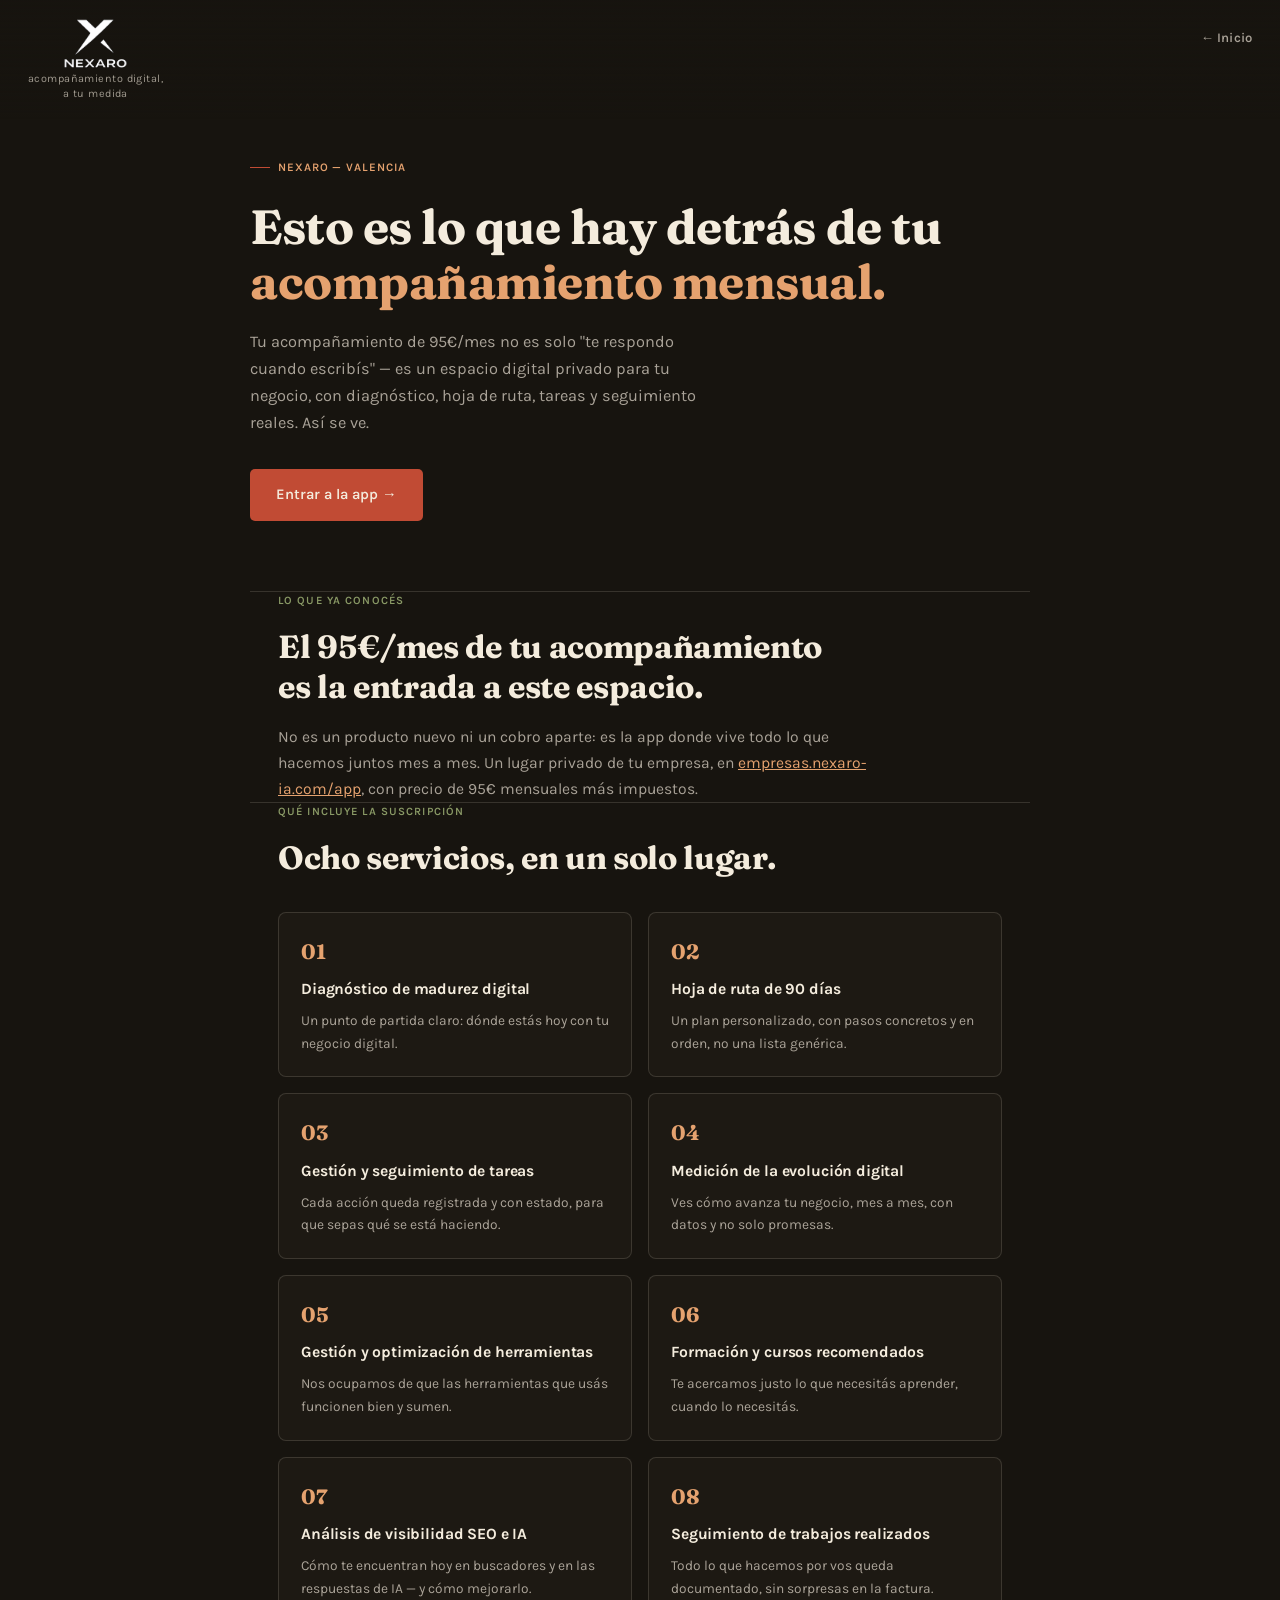
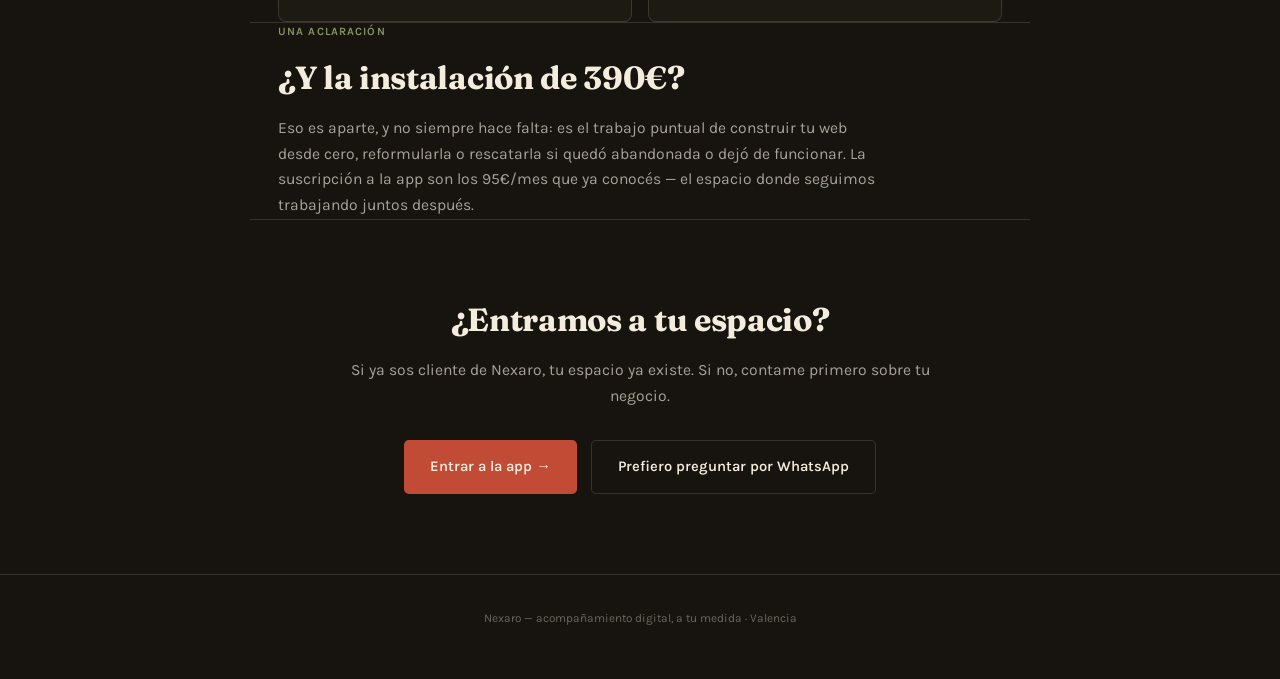
==== empresas.html @ aba50bc9 "Add empresas.html page for the Nexaro app subscription product Extracts the shared inline CSS from i" ====
<!DOCTYPE html>
<html lang="es">
<head>
<meta charset="UTF-8">
<meta name="viewport" content="width=device-width, initial-scale=1">
<title>Nexaro para empresas — tu espacio digital privado | Valencia</title>
<meta name="description" content="Nexaro es tu espacio digital privado: diagnóstico, hoja de ruta de 90 días, tareas, herramientas, formación y visibilidad SEO e IA, todo en una suscripción de 95€/mes + impuestos.">
<link rel="canonical" href="https://nexaro-ia.com/empresas.html">
<link rel="icon" href="/favicon.ico" sizes="any">
<link rel="apple-touch-icon" href="/apple-touch-icon.png">

<meta property="og:type" content="website">
<meta property="og:url" content="https://nexaro-ia.com/empresas.html">
<meta property="og:title" content="Nexaro para empresas — tu espacio digital privado">
<meta property="og:description" content="Diagnóstico, hoja de ruta de 90 días, tareas, herramientas, formación y visibilidad SEO e IA, todo en una suscripción de 95€/mes + impuestos.">
<meta property="og:image" content="https://nexaro-ia.com/images/og-cover.jpg">
<meta property="og:image:width" content="1200">
<meta property="og:image:height" content="630">
<meta property="og:image:alt" content="Nexaro — tu espacio digital privado">
<meta property="og:locale" content="es_ES">

<meta name="twitter:card" content="summary_large_image">
<meta name="twitter:title" content="Nexaro para empresas — tu espacio digital privado">
<meta name="twitter:description" content="Diagnóstico, hoja de ruta de 90 días, tareas, herramientas, formación y visibilidad SEO e IA, todo en una suscripción de 95€/mes + impuestos.">
<meta name="twitter:image" content="https://nexaro-ia.com/images/og-cover.jpg">
<link rel="stylesheet" href="css/styles.css">
<script type="application/ld+json">
{
  "@context": "https://schema.org",
  "@type": "Product",
  "name": "Nexaro",
  "url": "https://nexaro-ia.com/empresas.html",
  "description": "Espacio digital privado para pequeños negocios: diagnóstico de madurez digital, hoja de ruta de 90 días, gestión de tareas, medición de evolución, gestión de herramientas, formación, visibilidad SEO e IA, y seguimiento de trabajos de Nexaro.",
  "brand": {
    "@type": "Brand",
    "name": "Nexaro"
  },
  "offers": {
    "@type": "Offer",
    "url": "https://empresas.nexaro-ia.com/app",
    "priceCurrency": "EUR",
    "price": "95",
    "priceValidUntil": "2026-12-31",
    "availability": "https://schema.org/InStock"
  }
}
</script>
</head>
<body>

<header class="top">
  <div class="brand">
    <img src="images/logo-nexaro.png" alt="Nexaro" class="logo-img">
    <span class="tag">acompañamiento digital,<br>a tu medida</span>
  </div>
  <nav class="top-nav"><a href="index.html">← Inicio</a></nav>
</header>

<main>

<section class="hero wrap" style="border-top:none;min-height:auto;padding:150px 0 70px">
  <div>
    <div class="hero-badge r">Nexaro — Valencia</div>
    <h1 class="r">Esto es lo que hay detrás de tu <em>acompañamiento mensual.</em></h1>
    <p class="hero-sub r">Tu acompañamiento de 95€/mes no es solo "te respondo cuando escribís" — es un espacio digital privado para tu negocio, con diagnóstico, hoja de ruta, tareas y seguimiento reales. Así se ve.</p>
    <a href="https://empresas.nexaro-ia.com/app" target="_blank" rel="noopener" class="btn btn-primary r">Entrar a la app →</a>
  </div>
</section>

<section class="wrap">
  <div class="sec-eyebrow r">Lo que ya conocés</div>
  <h2 class="r">El 95€/mes de tu acompañamiento es la entrada a este espacio.</h2>
  <p class="body r">No es un producto nuevo ni un cobro aparte: es la app donde vive todo lo que hacemos juntos mes a mes. Un lugar privado de tu empresa, en <a href="https://empresas.nexaro-ia.com/app" target="_blank" rel="noopener" style="color:var(--tiza-soft)">empresas.nexaro-ia.com/app</a>, con precio de 95€ mensuales más impuestos.</p>
</section>

<section class="wrap">
  <div class="sec-eyebrow r">Qué incluye la suscripción</div>
  <h2 class="r">Ocho servicios, en un solo lugar.</h2>
  <div class="promise-grid">
    <div class="promise r"><div class="n">01</div><h3>Diagnóstico de madurez digital</h3><p>Un punto de partida claro: dónde estás hoy con tu negocio digital.</p></div>
    <div class="promise r"><div class="n">02</div><h3>Hoja de ruta de 90 días</h3><p>Un plan personalizado, con pasos concretos y en orden, no una lista genérica.</p></div>
    <div class="promise r"><div class="n">03</div><h3>Gestión y seguimiento de tareas</h3><p>Cada acción queda registrada y con estado, para que sepas qué se está haciendo.</p></div>
    <div class="promise r"><div class="n">04</div><h3>Medición de la evolución digital</h3><p>Ves cómo avanza tu negocio, mes a mes, con datos y no solo promesas.</p></div>
    <div class="promise r"><div class="n">05</div><h3>Gestión y optimización de herramientas</h3><p>Nos ocupamos de que las herramientas que usás funcionen bien y sumen.</p></div>
    <div class="promise r"><div class="n">06</div><h3>Formación y cursos recomendados</h3><p>Te acercamos justo lo que necesitás aprender, cuando lo necesitás.</p></div>
    <div class="promise r"><div class="n">07</div><h3>Análisis de visibilidad SEO e IA</h3><p>Cómo te encuentran hoy en buscadores y en las respuestas de IA — y cómo mejorarlo.</p></div>
    <div class="promise r"><div class="n">08</div><h3>Seguimiento de trabajos realizados</h3><p>Todo lo que hacemos por vos queda documentado, sin sorpresas en la factura.</p></div>
  </div>
</section>

<section class="wrap">
  <div class="sec-eyebrow r">Una aclaración</div>
  <h2 class="r">¿Y la instalación de 390€?</h2>
  <p class="body r">Eso es aparte, y no siempre hace falta: es el trabajo puntual de construir tu web desde cero, reformularla o rescatarla si quedó abandonada o dejó de funcionar. La suscripción a la app son los 95€/mes que ya conocés — el espacio donde seguimos trabajando juntos después.</p>
</section>

<section class="cta wrap">
  <h2 class="r">¿Entramos a tu espacio?</h2>
  <p class="body r">Si ya sos cliente de Nexaro, tu espacio ya existe. Si no, contame primero sobre tu negocio.</p>
  <div class="cta-buttons r">
    <a href="https://empresas.nexaro-ia.com/app" target="_blank" rel="noopener" class="btn btn-primary">Entrar a la app →</a>
    <a href="https://wa.me/34682841354?text=Hola%20Wernher%2C%20vi%20la%20p%C3%A1gina%20de%20Nexaro%20para%20empresas%20y%20tengo%20una%20consulta." target="_blank" rel="noopener" class="btn btn-ghost">Prefiero preguntar por WhatsApp</a>
  </div>
</section>

</main>

<footer class="end">
  <p>Nexaro — acompañamiento digital, a tu medida · Valencia</p>
</footer>

<script>
  var obs = new IntersectionObserver(function(entries){
    entries.forEach(function(e){ if(e.isIntersecting){ e.target.classList.add('v'); obs.unobserve(e.target); } });
  }, {threshold:0.12});
  document.querySelectorAll('.r').forEach(function(el){ obs.observe(el); });
</script>
</body>
</html>
---- css/styles.css ----
@font-face{font-family:'Fraunces';font-weight:600;font-style:normal;font-display:swap;src:url([data-uri]) format('woff2');}
  @font-face{font-family:'Fraunces';font-weight:700;font-style:normal;font-display:swap;src:url([data-uri]) format('woff2');}
  @font-face{font-family:'Karla';font-weight:400;font-style:normal;font-display:swap;src:url([data-uri]) format('woff2');}
  @font-face{font-family:'Karla';font-weight:500;font-style:normal;font-display:swap;src:url([data-uri]) format('woff2');}
  @font-face{font-family:'Karla';font-weight:600;font-style:normal;font-display:swap;src:url([data-uri]) format('woff2');}
  @font-face{font-family:'Karla';font-weight:700;font-style:normal;font-display:swap;src:url([data-uri]) format('woff2');}
  @font-face{font-family:'Caveat';font-weight:600;font-style:normal;font-display:swap;src:url([data-uri]) format('woff2');}

  *,*::before,*::after{box-sizing:border-box;margin:0;padding:0}
  :root{
    --pizarra:#17140f;
    --pizarra-2:#1d1913;
    --papel:#f4ecdd;
    --papel-muted:rgba(244,236,221,0.66);
    --papel-faint:rgba(244,236,221,0.38);
    --linea:rgba(244,236,221,0.14);
    --tiza:#c14b34;
    --tiza-soft:#e5a26f;
    --oliva:#8a9a66;
    --shadow:0 24px 60px rgba(0,0,0,0.35);
  }
  html{scroll-behavior:smooth}
  body{background:var(--pizarra);color:var(--papel);font-family:'Karla',sans-serif;line-height:1.65;-webkit-font-smoothing:antialiased}
  ::selection{background:var(--tiza);color:var(--papel)}
  h1,h2,h3{font-family:'Fraunces',serif;font-weight:700;letter-spacing:-0.01em;text-wrap:balance}
  .signature{font-family:'Caveat',cursive;font-weight:600;color:var(--tiza-soft)}
  .wrap{max-width:780px;margin:0 auto;padding:0 28px}
  @media(max-width:560px){.wrap{padding:0 20px}}

  .r{opacity:0;transform:translateY(20px);transition:opacity .7s ease,transform .7s ease}
  .r.v{opacity:1;transform:translateY(0)}
  @media (prefers-reduced-motion: reduce){.r{opacity:1;transform:none}}

  header.top{position:fixed;top:0;left:0;right:0;z-index:50;padding:18px 28px;display:flex;flex-direction:column;align-items:flex-start;background:linear-gradient(180deg,rgba(23,20,15,0.92),transparent)}
  header.top .brand{display:flex;flex-direction:column;align-items:center;gap:2px}
  header.top .logo{font-family:'Fraunces',serif;font-weight:700;font-size:1.15rem;color:var(--papel)}
  header.top .logo-img{height:52px;width:auto;display:block}
  header.top .tag{font-family:'Karla',sans-serif;font-size:0.68rem;color:rgba(244,236,221,0.62);letter-spacing:0.04em;line-height:1.35;text-align:center}
  @media(max-width:560px){header.top .tag{display:none}}
  header.top .top-nav{position:absolute;top:24px;right:28px}
  header.top .top-nav a{font-family:'Karla',sans-serif;font-size:0.82rem;font-weight:600;color:var(--papel-muted);text-decoration:none;letter-spacing:0.01em;transition:color .2s ease}
  header.top .top-nav a:hover{color:var(--tiza-soft)}
  @media(max-width:560px){header.top .top-nav{top:20px;right:16px}header.top .top-nav a{font-size:0.74rem}}

  .hero{min-height:100vh;display:flex;align-items:center;padding:110px 0 70px}
  .hero-grid{display:grid;grid-template-columns:1fr 260px;gap:36px;align-items:start}
  @media(max-width:640px){.hero-grid{grid-template-columns:1fr;gap:28px}.hero-photo{width:100%;aspect-ratio:4/3;margin-top:0}}
  .hero-badge{display:inline-flex;align-items:center;gap:8px;font-size:0.72rem;font-weight:600;letter-spacing:0.08em;text-transform:uppercase;color:var(--tiza-soft);margin-bottom:22px}
  .hero-badge::before{content:'';width:20px;height:1px;background:var(--tiza)}
  h1{font-size:clamp(1.9rem,5vw,3rem);line-height:1.15;margin-bottom:20px}
  h1 em{font-style:normal;color:var(--tiza-soft)}
  .hero-sub{color:var(--papel-muted);font-size:1.02rem;max-width:460px;margin-bottom:32px}
  .hero-photo{width:100%;aspect-ratio:3/4;border-radius:8px;overflow:hidden;border:1px solid var(--linea);box-shadow:var(--shadow);margin-top:56px}
  .hero-photo img{width:100%;height:100%;object-fit:cover}
  .btn{display:inline-flex;align-items:center;gap:8px;padding:14px 26px;border-radius:5px;font-weight:600;font-size:0.92rem;text-decoration:none;transition:transform .2s ease}
  .btn-primary{background:var(--tiza);color:var(--papel)}
  .btn-primary:hover{transform:translateY(-2px)}
  .btn-ghost{background:transparent;color:var(--papel);border:1px solid var(--linea)}
  .btn-ghost:hover{transform:translateY(-2px);border-color:var(--tiza-soft)}
  .cta-buttons{display:flex;flex-wrap:wrap;gap:14px;justify-content:center}

  section{padding:64px 0;border-top:1px solid var(--linea)}
  .sec-eyebrow{font-size:0.7rem;font-weight:600;letter-spacing:0.1em;text-transform:uppercase;color:var(--oliva);margin-bottom:16px}
  h2{font-size:clamp(1.5rem,3.4vw,2rem);line-height:1.25;margin-bottom:18px;max-width:600px}
  p.body{color:var(--papel-muted);max-width:600px;font-size:0.98rem}
  p.body + p.body{margin-top:14px}
  p.body strong{color:var(--papel);font-weight:700}

  .pain-list{list-style:none;display:flex;flex-direction:column;gap:14px;margin-top:30px;max-width:600px}
  .pain-list li{display:flex;gap:12px;font-size:0.95rem;color:var(--papel-muted)}
  .pain-list li::before{content:'✕';color:var(--tiza);flex-shrink:0;font-weight:700;margin-top:2px}

  .promise-grid{display:grid;grid-template-columns:1fr 1fr;gap:16px;margin-top:34px}
  @media(max-width:600px){.promise-grid{grid-template-columns:1fr}}
  .promise{background:var(--pizarra-2);border:1px solid var(--linea);border-radius:8px;padding:22px}
  .promise .n{font-family:'Fraunces',serif;font-weight:700;font-size:1.3rem;color:var(--tiza-soft);margin-bottom:8px}
  .promise h3{font-family:'Karla',sans-serif;font-weight:700;font-size:0.98rem;color:var(--papel);margin-bottom:6px}
  .promise p{font-size:0.86rem;color:var(--papel-muted)}

  .case-card{margin-top:34px;background:var(--pizarra-2);border:1px solid var(--linea);border-radius:10px;padding:32px;display:grid;grid-template-columns:90px 1fr;gap:22px;align-items:flex-start}
  @media(max-width:560px){.case-card{grid-template-columns:1fr;text-align:left}}
  .case-logo{width:90px;height:90px;border-radius:50%;background:var(--tiza);color:var(--papel);display:flex;align-items:center;justify-content:center;font-family:'Fraunces',serif;font-weight:700;font-size:1.6rem}
  .case-quote{font-family:'Fraunces',serif;font-weight:600;font-size:1.15rem;line-height:1.5;color:var(--papel);margin-bottom:12px}
  .case-meta{font-size:0.82rem;color:var(--papel-faint)}

  .pricing-card{margin-top:34px;background:var(--pizarra-2);border:1px solid var(--tiza-soft);border-radius:10px;padding:32px;max-width:460px}
  .pricing-row{display:flex;justify-content:space-between;align-items:baseline;padding:14px 0;border-bottom:1px solid var(--linea)}
  .pricing-row:last-of-type{border-bottom:none}
  .pricing-row .lbl{font-size:0.9rem;color:var(--papel-muted)}
  .pricing-row .amt{font-family:'Fraunces',serif;font-weight:700;font-size:1.4rem;color:var(--tiza-soft)}
  .pricing-note{margin-top:16px;font-size:0.82rem;color:var(--papel-faint)}
  .pricing-list{list-style:none;display:flex;flex-direction:column;gap:8px;margin-top:18px}
  .pricing-list li{font-size:0.88rem;color:var(--papel-muted);display:flex;gap:8px}
  .pricing-list li::before{content:'✓';color:var(--oliva);font-weight:700}

  .about-grid{display:grid;grid-template-columns:140px 1fr;gap:26px;margin-top:30px;align-items:flex-start}
  @media(max-width:560px){.about-grid{grid-template-columns:90px 1fr}}
  .about-photo{width:100%;aspect-ratio:1;border-radius:8px;overflow:hidden;border:1px solid var(--linea)}
  .about-photo img{width:100%;height:100%;object-fit:cover}

  .cta{text-align:center;padding:80px 0}
  .cta h2{margin-left:auto;margin-right:auto}
  .cta p.body{margin-left:auto;margin-right:auto}
  .cta-buttons{margin-top:30px}

  footer.end{padding:34px 0 50px;text-align:center;border-top:1px solid var(--linea)}
  footer.end p{font-size:0.74rem;color:var(--papel-faint)}
  footer.end a{color:var(--tiza-soft);text-decoration:none}

  .draft-flag{position:fixed;bottom:16px;right:16px;z-index:60;background:var(--tiza);color:var(--papel);font-family:'Karla',sans-serif;font-weight:700;font-size:0.7rem;letter-spacing:0.05em;text-transform:uppercase;padding:6px 12px;border-radius:100px;box-shadow:var(--shadow)}
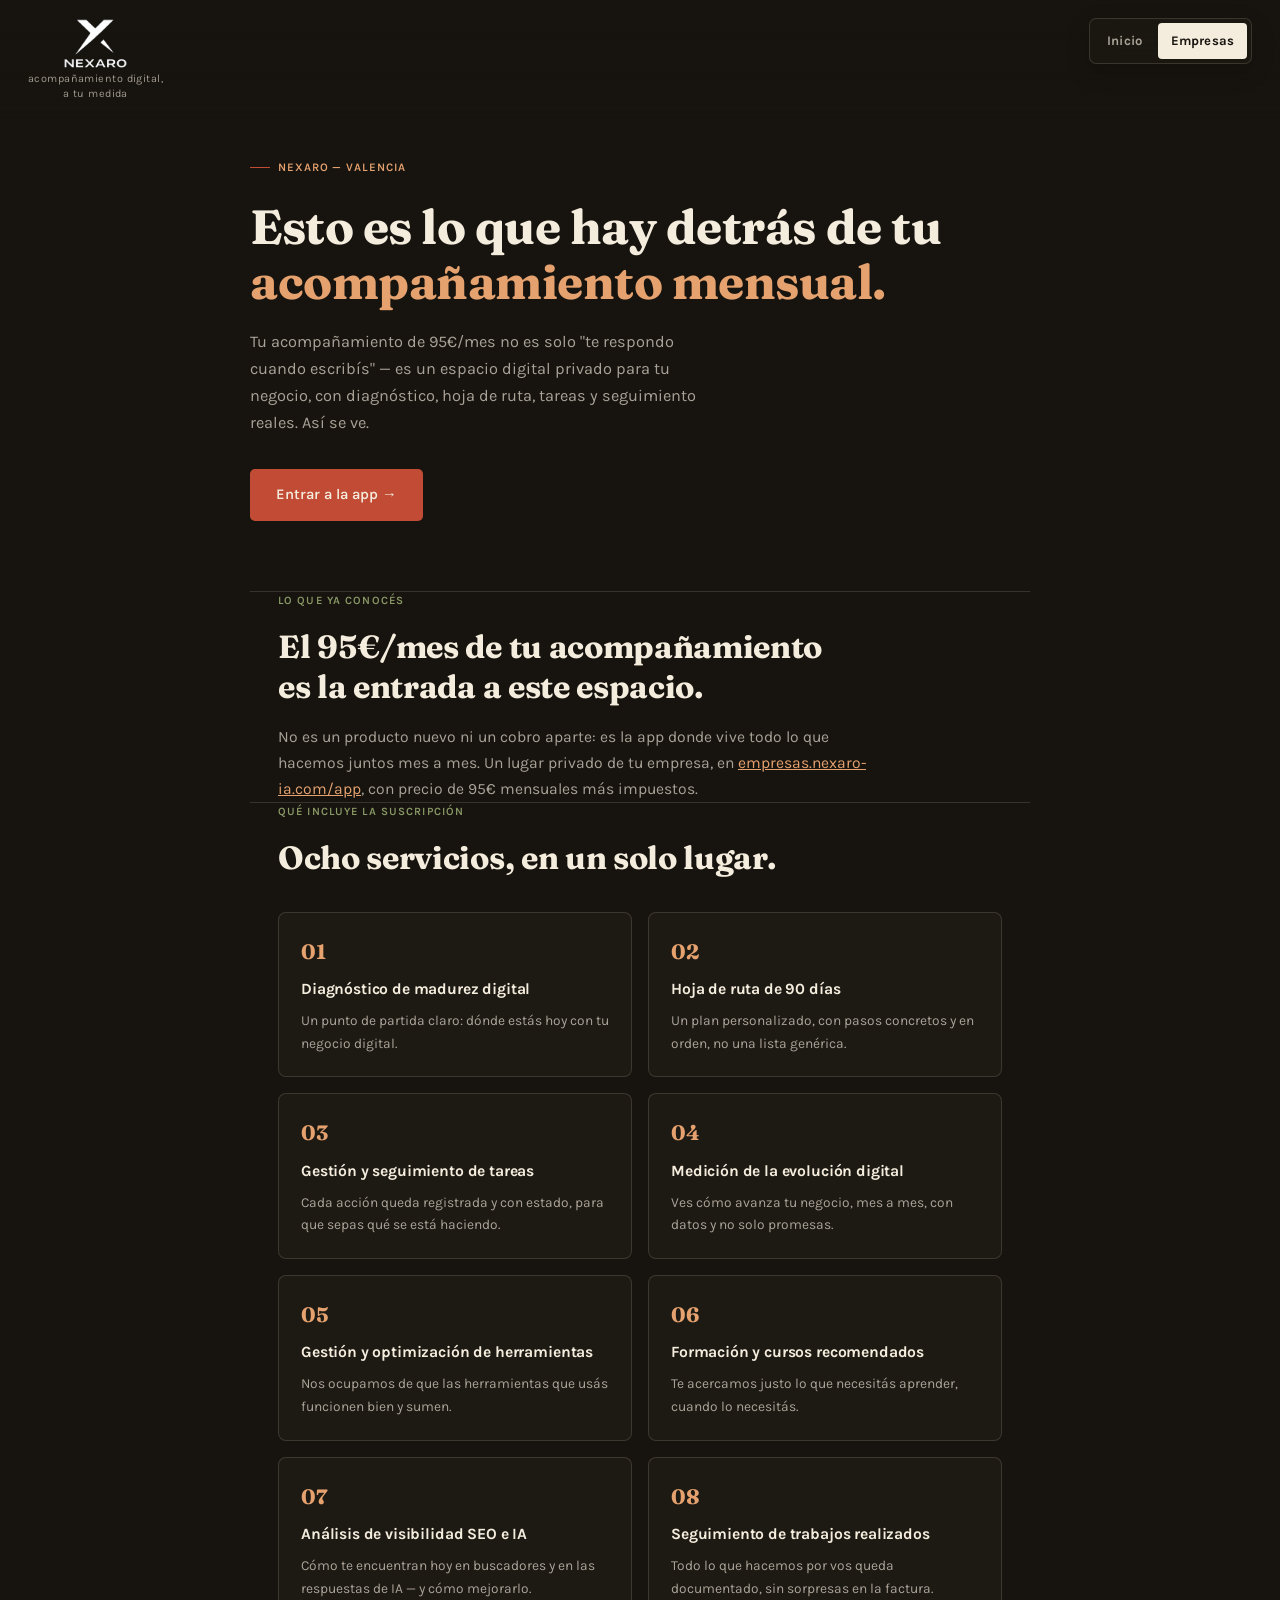
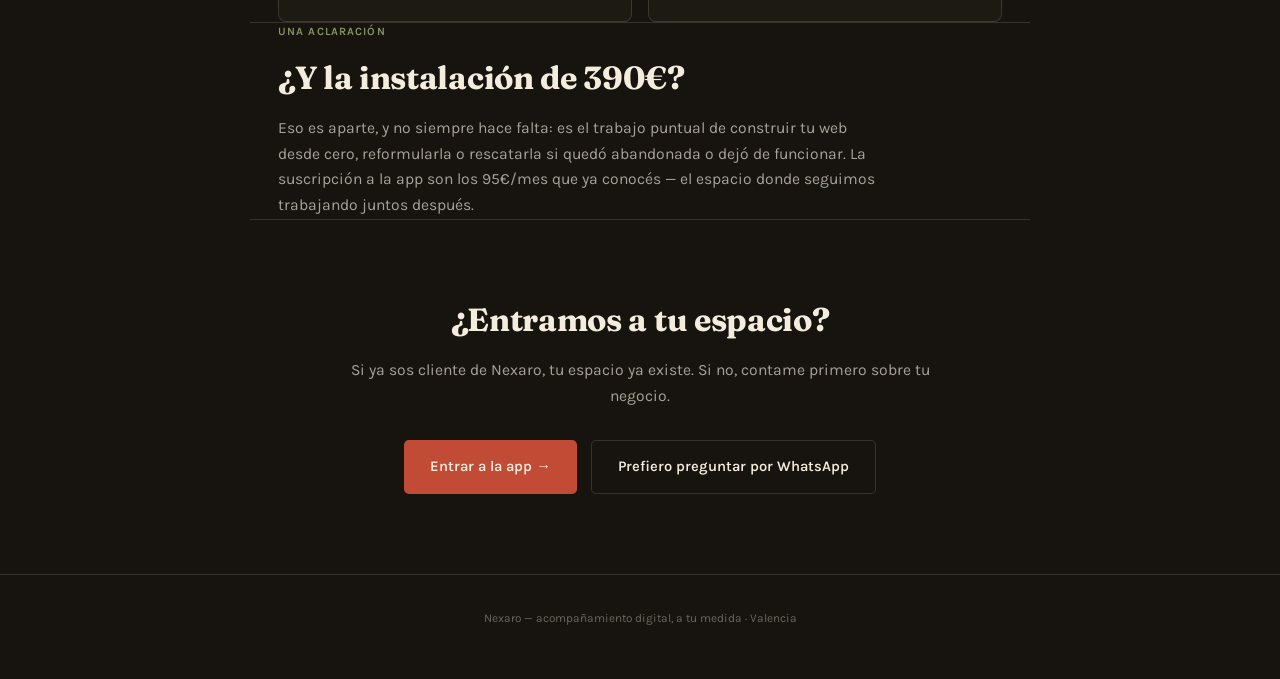
==== commit 76ac6416: "feat: clarify primary site navigation" ====
--- a/empresas.html
+++ b/empresas.html
@@ -53,7 +53,10 @@
     <img src="images/logo-nexaro.png" alt="Nexaro" class="logo-img">
     <span class="tag">acompañamiento digital,<br>a tu medida</span>
   </div>
-  <nav class="top-nav"><a href="index.html">← Inicio</a></nav>
+  <nav class="top-nav" aria-label="Navegación principal">
+    <a href="index.html">Inicio</a>
+    <a href="empresas.html" class="active" aria-current="page">Empresas</a>
+  </nav>
 </header>
 
 <main>
--- a/css/styles.css
+++ b/css/styles.css
@@ -37,10 +37,11 @@
   header.top .logo-img{height:52px;width:auto;display:block}
   header.top .tag{font-family:'Karla',sans-serif;font-size:0.68rem;color:rgba(244,236,221,0.62);letter-spacing:0.04em;line-height:1.35;text-align:center}
   @media(max-width:560px){header.top .tag{display:none}}
-  header.top .top-nav{position:absolute;top:24px;right:28px}
-  header.top .top-nav a{font-family:'Karla',sans-serif;font-size:0.82rem;font-weight:600;color:var(--papel-muted);text-decoration:none;letter-spacing:0.01em;transition:color .2s ease}
-  header.top .top-nav a:hover{color:var(--tiza-soft)}
-  @media(max-width:560px){header.top .top-nav{top:20px;right:16px}header.top .top-nav a{font-size:0.74rem}}
+  header.top .top-nav{position:absolute;top:18px;right:28px;display:flex;align-items:center;gap:3px;padding:4px;border:1px solid var(--linea);border-radius:7px;background:rgba(29,25,19,0.78);box-shadow:0 8px 24px rgba(0,0,0,0.16);backdrop-filter:blur(10px)}
+  header.top .top-nav a{min-height:34px;display:inline-flex;align-items:center;padding:7px 13px;border-radius:4px;font-family:'Karla',sans-serif;font-size:0.82rem;font-weight:650;color:var(--papel-muted);text-decoration:none;letter-spacing:0.01em;transition:color .2s ease,background-color .2s ease}
+  header.top .top-nav a:hover{color:var(--papel);background:rgba(244,236,221,0.08)}
+  header.top .top-nav a.active{color:var(--pizarra);background:var(--papel)}
+  @media(max-width:560px){header.top .top-nav{top:16px;right:16px}header.top .top-nav a{min-height:32px;padding:6px 10px;font-size:0.74rem}}
 
   .hero{min-height:100vh;display:flex;align-items:center;padding:110px 0 70px}
   .hero-grid{display:grid;grid-template-columns:1fr 260px;gap:36px;align-items:start}
@@ -48,7 +49,7 @@
   .hero-badge{display:inline-flex;align-items:center;gap:8px;font-size:0.72rem;font-weight:600;letter-spacing:0.08em;text-transform:uppercase;color:var(--tiza-soft);margin-bottom:22px}
   .hero-badge::before{content:'';width:20px;height:1px;background:var(--tiza)}
   h1{font-size:clamp(1.9rem,5vw,3rem);line-height:1.15;margin-bottom:20px}
-  h1 em{font-style:normal;color:var(--tiza-soft)}
+  h1 em,h2 em{font-style:normal;color:var(--tiza-soft)}
   .hero-sub{color:var(--papel-muted);font-size:1.02rem;max-width:460px;margin-bottom:32px}
   .hero-photo{width:100%;aspect-ratio:3/4;border-radius:8px;overflow:hidden;border:1px solid var(--linea);box-shadow:var(--shadow);margin-top:56px}
   .hero-photo img{width:100%;height:100%;object-fit:cover}
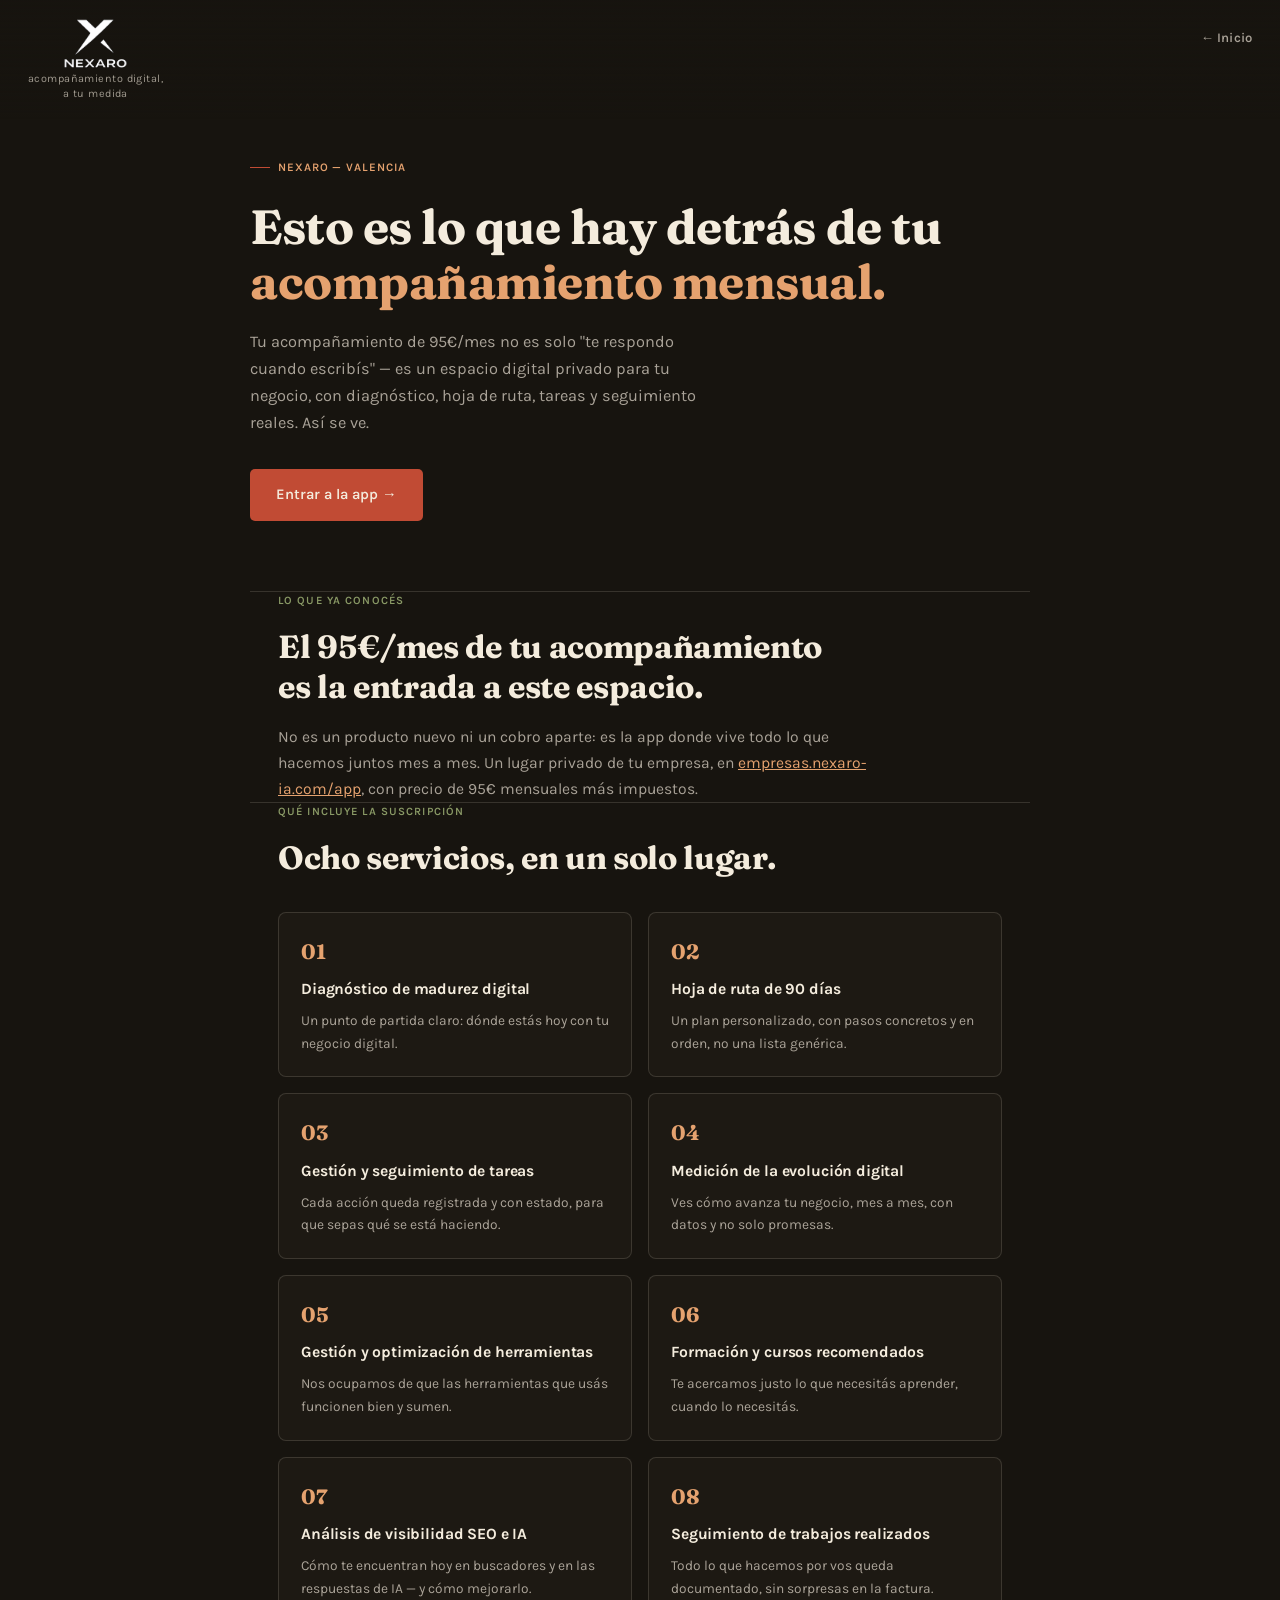
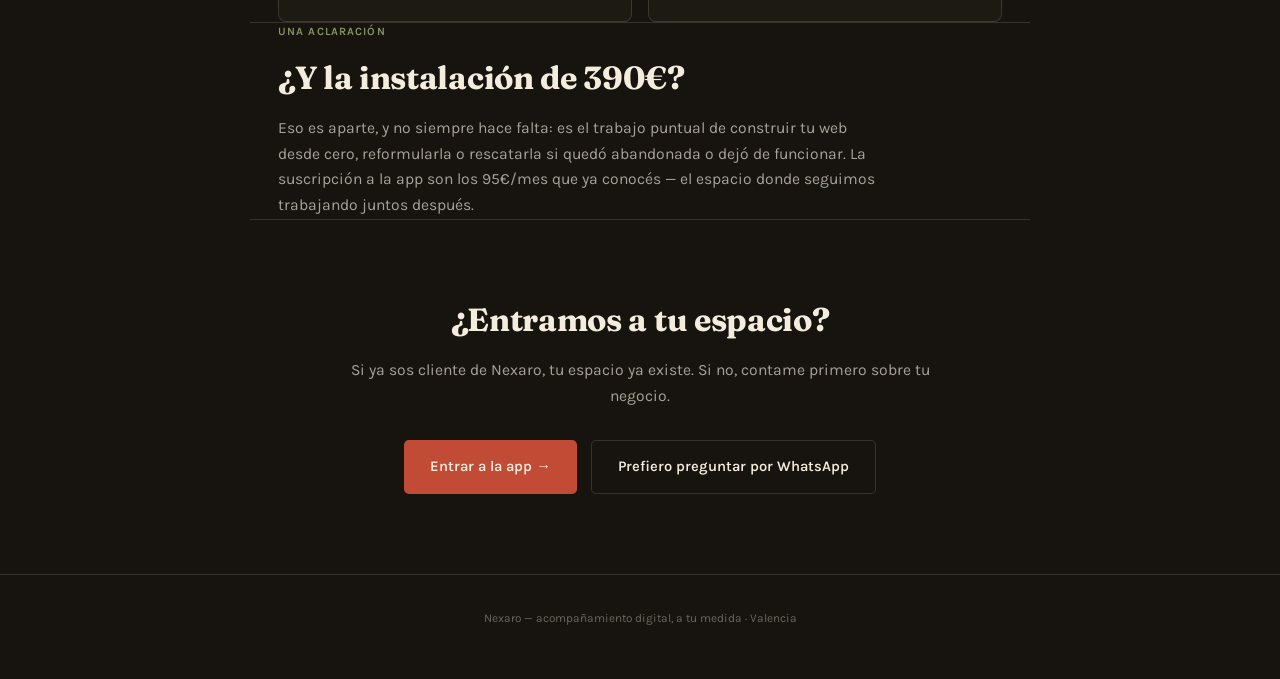
==== commit f96a2517: "Revert "feat: clarify primary site navigation" This reverts commit 76ac641674e3aa67013e59032c786cc63" ====
--- a/empresas.html
+++ b/empresas.html
@@ -53,10 +53,7 @@
     <img src="images/logo-nexaro.png" alt="Nexaro" class="logo-img">
     <span class="tag">acompañamiento digital,<br>a tu medida</span>
   </div>
-  <nav class="top-nav" aria-label="Navegación principal">
-    <a href="index.html">Inicio</a>
-    <a href="empresas.html" class="active" aria-current="page">Empresas</a>
-  </nav>
+  <nav class="top-nav"><a href="index.html">← Inicio</a></nav>
 </header>
 
 <main>
--- a/css/styles.css
+++ b/css/styles.css
@@ -37,11 +37,10 @@
   header.top .logo-img{height:52px;width:auto;display:block}
   header.top .tag{font-family:'Karla',sans-serif;font-size:0.68rem;color:rgba(244,236,221,0.62);letter-spacing:0.04em;line-height:1.35;text-align:center}
   @media(max-width:560px){header.top .tag{display:none}}
-  header.top .top-nav{position:absolute;top:18px;right:28px;display:flex;align-items:center;gap:3px;padding:4px;border:1px solid var(--linea);border-radius:7px;background:rgba(29,25,19,0.78);box-shadow:0 8px 24px rgba(0,0,0,0.16);backdrop-filter:blur(10px)}
-  header.top .top-nav a{min-height:34px;display:inline-flex;align-items:center;padding:7px 13px;border-radius:4px;font-family:'Karla',sans-serif;font-size:0.82rem;font-weight:650;color:var(--papel-muted);text-decoration:none;letter-spacing:0.01em;transition:color .2s ease,background-color .2s ease}
-  header.top .top-nav a:hover{color:var(--papel);background:rgba(244,236,221,0.08)}
-  header.top .top-nav a.active{color:var(--pizarra);background:var(--papel)}
-  @media(max-width:560px){header.top .top-nav{top:16px;right:16px}header.top .top-nav a{min-height:32px;padding:6px 10px;font-size:0.74rem}}
+  header.top .top-nav{position:absolute;top:24px;right:28px}
+  header.top .top-nav a{font-family:'Karla',sans-serif;font-size:0.82rem;font-weight:600;color:var(--papel-muted);text-decoration:none;letter-spacing:0.01em;transition:color .2s ease}
+  header.top .top-nav a:hover{color:var(--tiza-soft)}
+  @media(max-width:560px){header.top .top-nav{top:20px;right:16px}header.top .top-nav a{font-size:0.74rem}}
 
   .hero{min-height:100vh;display:flex;align-items:center;padding:110px 0 70px}
   .hero-grid{display:grid;grid-template-columns:1fr 260px;gap:36px;align-items:start}
